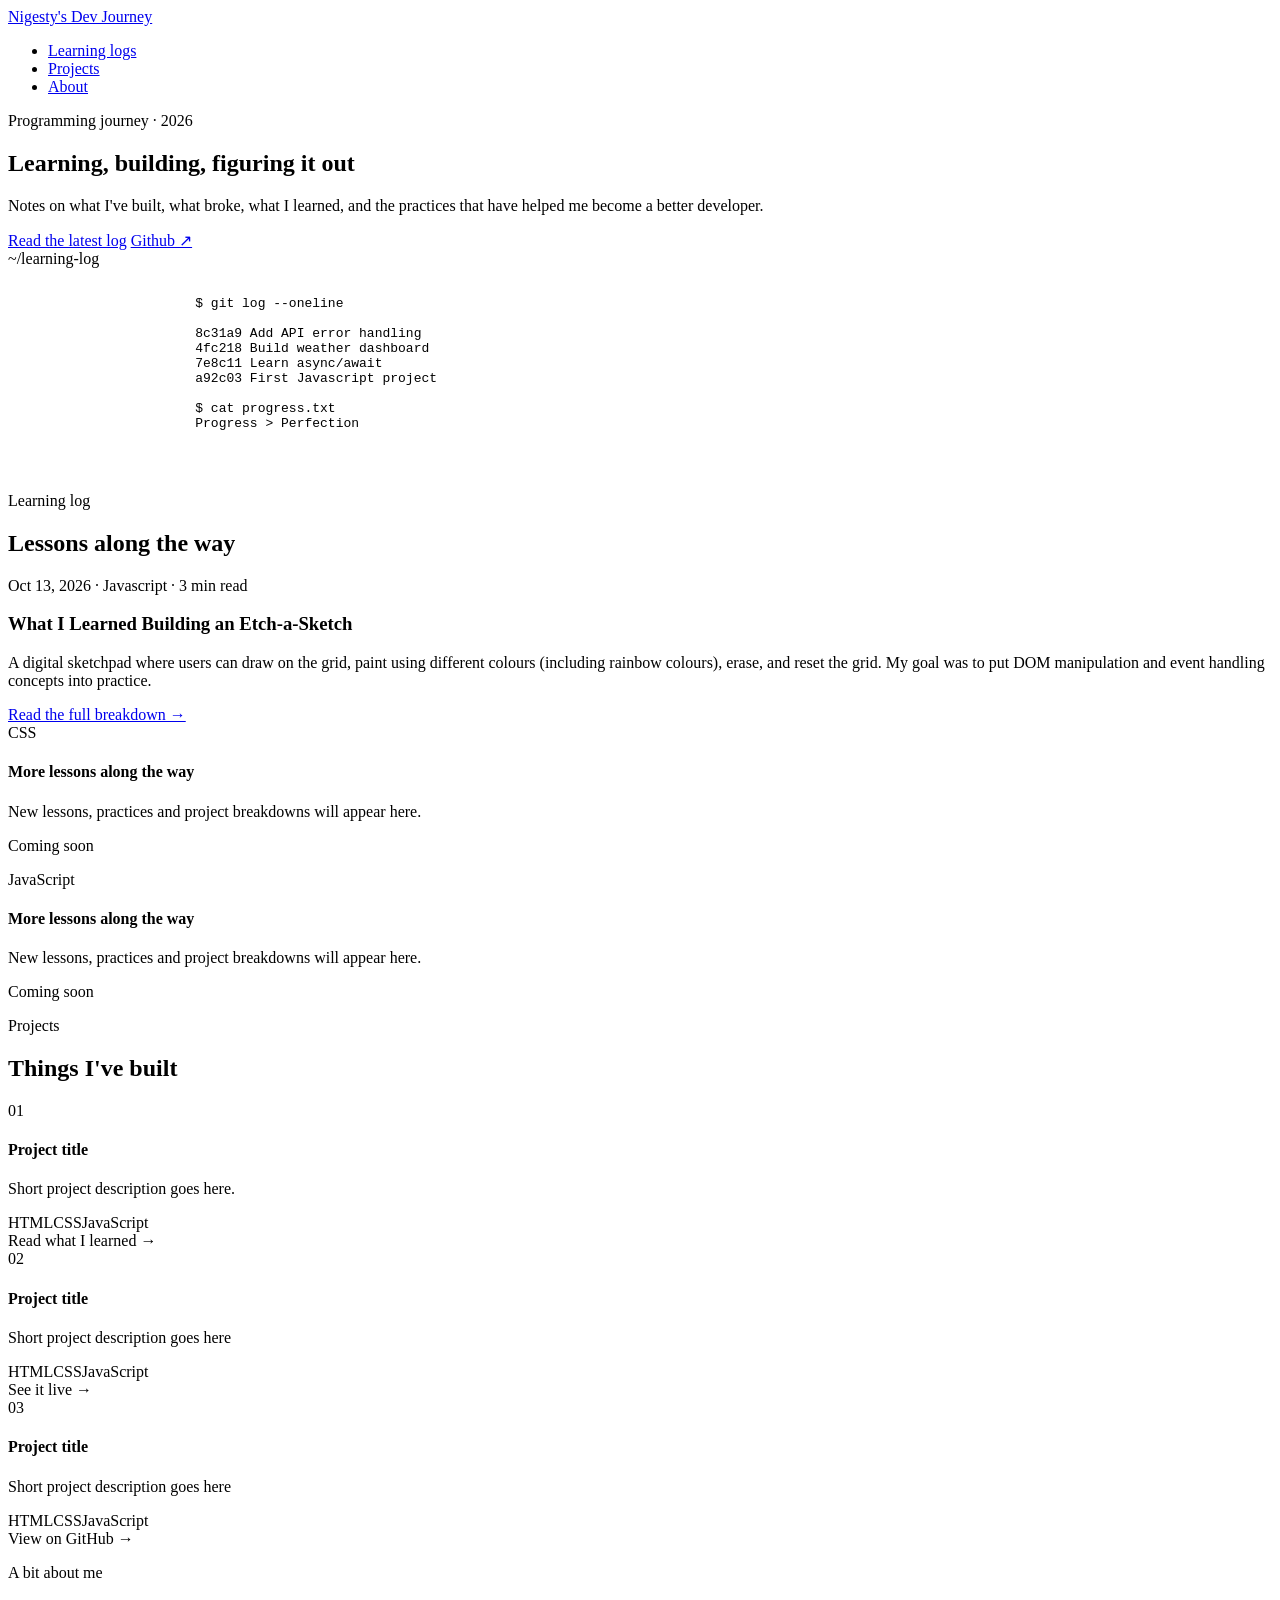
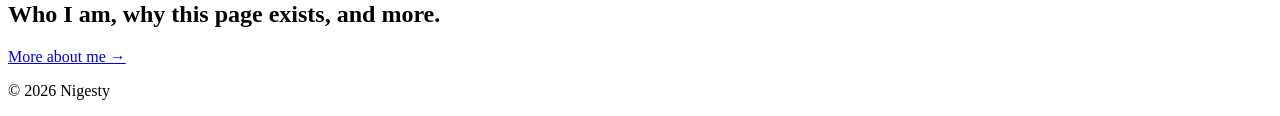
==== index.html @ c7801918 "create index.html with basic blog layout" ====
<!DOCTYPE html>
<html lang="en">

<head>
    <meta charset="UTF-8">
    <meta name="viewport" content="width=device-width, initial-scale=1.0">
    <title>Nigesty's Dev Journey </title>
</head>

<body>
    <header>
        <div><a href="#">Nigesty's Dev Journey</a></div>
        <nav>
            <ul>
                <li><a href="#">Learning logs</a></li>
                <li><a href="#">Projects</a></li>
                <li><a href="#">About</a></li>
            </ul>
        </nav>
    </header>
    <main>
        <section>
            <div>
                <p> Programming journey &middot; 2026</p>
                <h1>Learning, building, figuring it out</h1>
                <p>Notes on what I've built, what broke, what I learned, and the practices that have helped me become a
                    better developer. </p>
                <a href="#">Read the latest log</a>
                <a href="https://github.com/Nigestyh" target="_blank" rel="noreferrer">Github ↗</a>
            </div>
            <div>
                <div>
                    <div></div>
                    <div></div>
                    <div></div>
                    <span>~/learning-log</span>
                </div>
                <pre>
                    <code>
                        $ git log --oneline

                        8c31a9 Add API error handling
                        4fc218 Build weather dashboard
                        7e8c11 Learn async/await
                        a92c03 First Javascript project

                        $ cat progress.txt
                        Progress > Perfection

                    </code>
                </pre>
            </div>
        </section>
        <section>
            <div>
                <p>Learning log</p>
                <h2>Lessons along the way</h2>
            </div>
            <article>
                <p> Oct 13, 2026 &middot; Javascript &middot; 3 min read</p>
                <h3>What I Learned Building an Etch-a-Sketch</h3>
                <p>A digital sketchpad where users can draw on the grid, paint using different colours (including
                    rainbow colours),
                    erase, and reset the grid. My goal was to put DOM manipulation and
                    event handling concepts into practice.
                </p>
                <a href="#"> Read the full breakdown → </a>
            </article>
            <div>
                <article>
                    <span>CSS</span>
                    <h4>More lessons along the way</h4>
                    <p>New lessons, practices and project breakdowns will appear here.</p>
                    <p>Coming soon</p>
                </article>

                <article>
                    <span>JavaScript</span>
                    <h4>More lessons along the way</h4>
                    <p>New lessons, practices and project breakdowns will appear here.</p>
                    <p>Coming soon</p>
                </article>
            </div>
        </section>
        <section>
            <p>Projects</p>
            <h2>Things I've built</h2>
            <div>
                <article>
                    <div>01</div>
                    <h4>Project title</h4>
                    <p>Short project description goes here.</p>
                    <div><span>HTML</span><span>CSS</span><span>JavaScript</span></div>
                    <span>Read what I learned →</span>
                </article>
                <article>
                    <div>02</div>
                    <h4>Project title</h4>
                    <p>Short project description goes here</p>
                    <div><span>HTML</span><span>CSS</span><span>JavaScript</span></div>
                    <span>See it live →</span>
                </article>

                <article>
                    <div>03</div>
                    <h4>Project title</h4>
                    <p>Short project description goes here</p>
                    <div><span>HTML</span><span>CSS</span><span>JavaScript</span></div>
                    <span>View on GitHub →</span>
                </article>
            </div>
        </section>
        <section>
            <p>A bit about me</p>
            <h2>Who I am, why this page exists, and more.</h2>
            <a href="#">More about me → </a>
        </section>
    </main>
    <footer>
        <p>&copy; 2026 Nigesty</p>
    </footer>
</body>

</html>
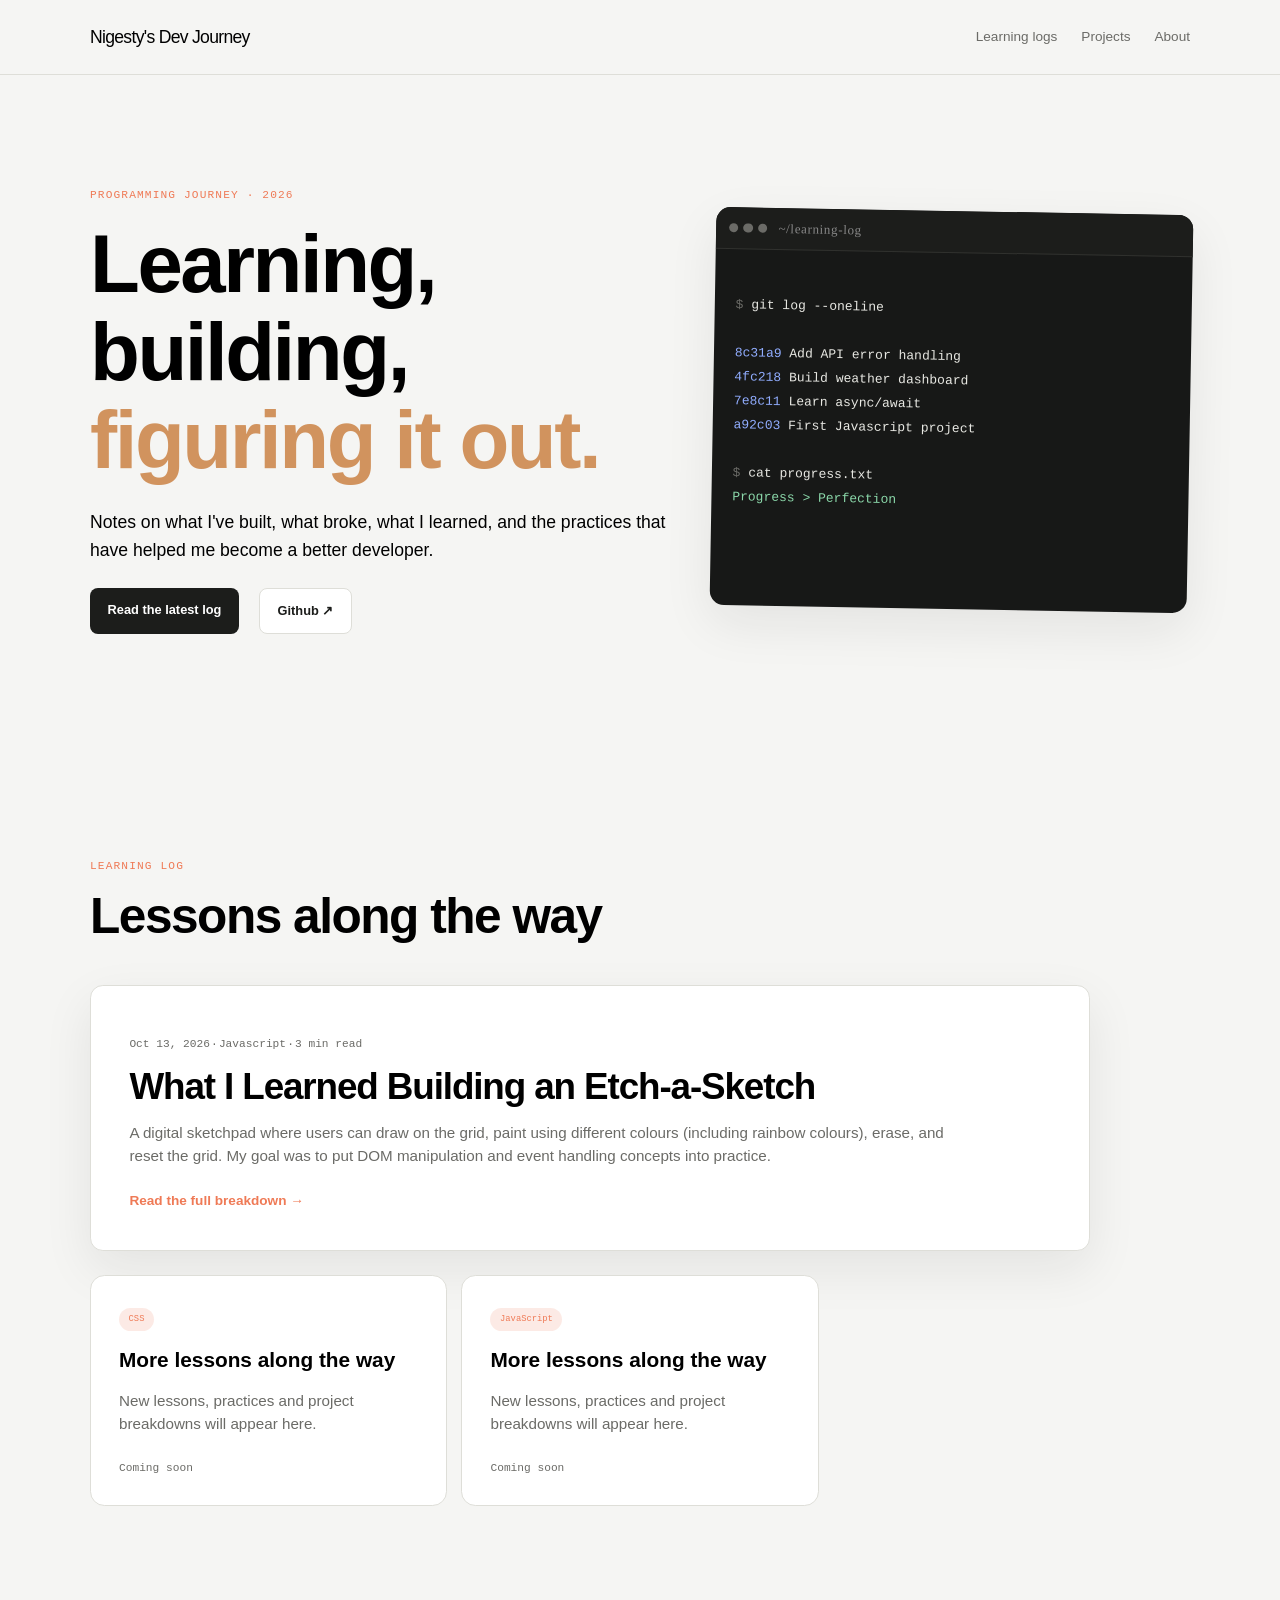
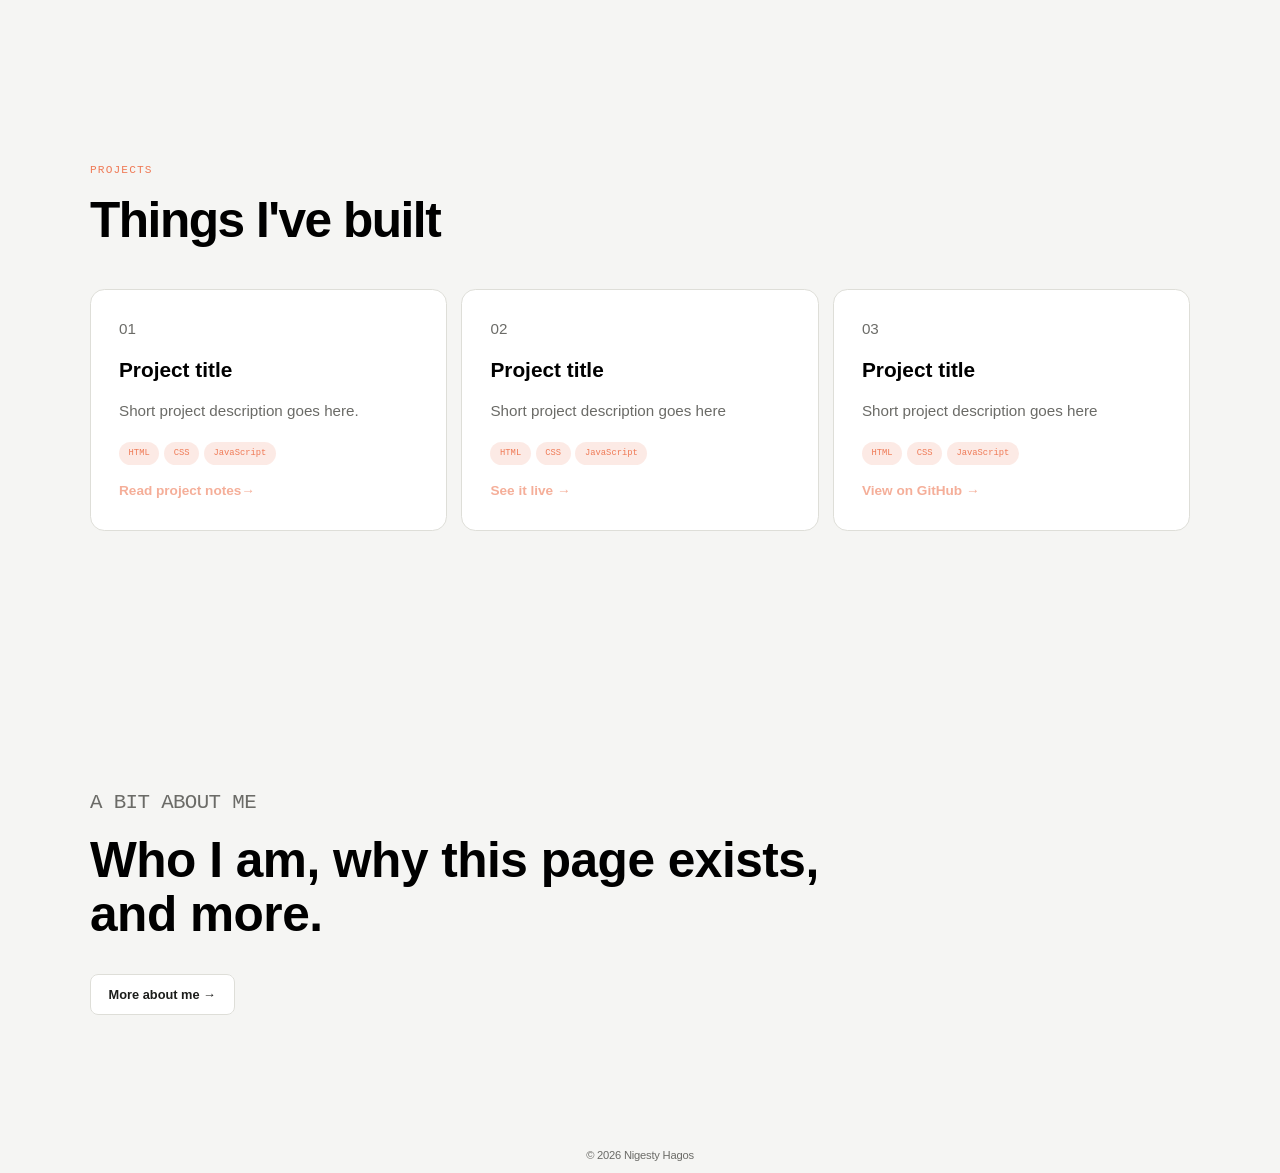
==== commit f10779fd: "style main blog page add navigation anchor IDs to section headers and link href paths" ====
--- a/index.html
+++ b/index.html
@@ -5,119 +5,127 @@
     <meta charset="UTF-8">
     <meta name="viewport" content="width=device-width, initial-scale=1.0">
     <title>Nigesty's Dev Journey </title>
+    <link rel="stylesheet" href="style.css">
 </head>
 
 <body>
-    <header>
-        <div><a href="#">Nigesty's Dev Journey</a></div>
-        <nav>
+    <header class="desktop-nav">
+        <div><a href="#hero" class="logo">Nigesty's Dev Journey</a></div>
+        <nav class="desktop-menu">
             <ul>
-                <li><a href="#">Learning logs</a></li>
-                <li><a href="#">Projects</a></li>
-                <li><a href="#">About</a></li>
+                <li><a href="#logs">Learning logs</a></li>
+                <li><a href="#projects">Projects</a></li>
+                <li><a href="#about">About</a></li>
             </ul>
         </nav>
     </header>
     <main>
-        <section>
+        <section id="hero" class="hero container">
             <div>
-                <p> Programming journey &middot; 2026</p>
-                <h1>Learning, building, figuring it out</h1>
-                <p>Notes on what I've built, what broke, what I learned, and the practices that have helped me become a
-                    better developer. </p>
-                <a href="#">Read the latest log</a>
-                <a href="https://github.com/Nigestyh" target="_blank" rel="noreferrer">Github ↗</a>
+                <p class="label"> Programming journey &middot; 2026</p>
+                <h1>Learning, building,<br> <span>figuring it out.</span></h1>
+                <p class="hero-text">Notes on what I've built, what broke, what I learned, and the practices that have
+                    helped me become a better developer. </p>
+                <div class="hero-action">
+                    <a href="#logs" class="btn primary">Read the latest log</a>
+                    <a href="https://github.com/Nigestyh" class="btn secondary" target="_blank" rel="noreferrer">Github
+                        ↗</a>
+                </div>
             </div>
-            <div>
-                <div>
+            <div class="terminal">
+                <div class="terminal-top">
                     <div></div>
                     <div></div>
                     <div></div>
                     <span>~/learning-log</span>
                 </div>
                 <pre>
-                    <code>
-                        $ git log --oneline
+<code>
+<span class="muted">$</span> git log --oneline
 
-                        8c31a9 Add API error handling
-                        4fc218 Build weather dashboard
-                        7e8c11 Learn async/await
-                        a92c03 First Javascript project
+<span class="commit-hash">8c31a9</span> Add API error handling
+<span class="commit-hash">4fc218</span> Build weather dashboard
+<span class="commit-hash">7e8c11</span> Learn async/await
+<span class="commit-hash">a92c03</span> First Javascript project
 
-                        $ cat progress.txt
-                        Progress > Perfection
+<span class="muted">$</span> cat progress.txt
+<span class="success">Progress > Perfection</span>
 
-                    </code>
+</code>
                 </pre>
             </div>
         </section>
-        <section>
+        <section id="logs" class="section container">
             <div>
-                <p>Learning log</p>
-                <h2>Lessons along the way</h2>
+                <p class="label">Learning log</p>
+                <h2 class="home">Lessons along the way</h2>
             </div>
-            <article>
-                <p> Oct 13, 2026 &middot; Javascript &middot; 3 min read</p>
-                <h3>What I Learned Building an Etch-a-Sketch</h3>
+            <article class="featured-card">
+                <p class="post-date"><span>Oct 13, 2026</span> <span>&middot;</span><span> Javascript
+                    </span><span>&middot;</span><span> 3 min read</span></p>
+                <h3 class="article-title home">What I Learned Building an Etch-a-Sketch</h3>
                 <p>A digital sketchpad where users can draw on the grid, paint using different colours (including
                     rainbow colours),
                     erase, and reset the grid. My goal was to put DOM manipulation and
                     event handling concepts into practice.
                 </p>
-                <a href="#"> Read the full breakdown → </a>
+                <a href="#" class="text-link"> Read the full breakdown → </a>
             </article>
-            <div>
-                <article>
-                    <span>CSS</span>
-                    <h4>More lessons along the way</h4>
+            <div class="blog-list">
+                <article class="card">
+                    <span class="tag">CSS</span>
+                    <h4 class="blog-header">More lessons along the way</h4>
                     <p>New lessons, practices and project breakdowns will appear here.</p>
-                    <p>Coming soon</p>
+                    <p class="date post-date">Coming soon</p>
                 </article>
 
-                <article>
-                    <span>JavaScript</span>
-                    <h4>More lessons along the way</h4>
+                <article class="card">
+                    <span class="tag">JavaScript</span>
+                    <h4 class="blog-header">More lessons along the way</h4>
                     <p>New lessons, practices and project breakdowns will appear here.</p>
-                    <p>Coming soon</p>
+                    <p class="date post-date">Coming soon</p>
                 </article>
             </div>
         </section>
-        <section>
-            <p>Projects</p>
-            <h2>Things I've built</h2>
-            <div>
-                <article>
-                    <div>01</div>
+        <section id="projects" class="project-section container">
+            <p class="label">Projects</p>
+            <h2 class="home">Things I've built</h2>
+            <div class="project-list">
+                <article class="card">
+                    <div class="project-number">01</div>
                     <h4>Project title</h4>
                     <p>Short project description goes here.</p>
-                    <div><span>HTML</span><span>CSS</span><span>JavaScript</span></div>
-                    <span>Read what I learned →</span>
+                    <div class="stack"><span class="tag">HTML</span><span class="tag">CSS</span><span
+                            class="tag">JavaScript</span></div>
+                    <span class="text-link placeholder">Read project notes→</span>
                 </article>
-                <article>
-                    <div>02</div>
+                <article class="card">
+                    <div class="project-number">02</div>
                     <h4>Project title</h4>
                     <p>Short project description goes here</p>
-                    <div><span>HTML</span><span>CSS</span><span>JavaScript</span></div>
-                    <span>See it live →</span>
+                    <div class="stack"><span class="tag">HTML</span><span class="tag">CSS</span><span
+                            class="tag">JavaScript</span></div>
+                    <span class="text-link placeholder">See it live →</span>
                 </article>
 
-                <article>
-                    <div>03</div>
+                <article class="card">
+                    <div class="project-number">03</div>
                     <h4>Project title</h4>
                     <p>Short project description goes here</p>
-                    <div><span>HTML</span><span>CSS</span><span>JavaScript</span></div>
-                    <span>View on GitHub →</span>
+                    <div class="stack"><span class="tag">HTML</span><span class="tag">CSS</span><span
+                            class="tag">JavaScript</span></div>
+                    <span class="text-link placeholder">View on GitHub →</span>
                 </article>
             </div>
         </section>
-        <section>
-            <p>A bit about me</p>
-            <h2>Who I am, why this page exists, and more.</h2>
-            <a href="#">More about me → </a>
+        <section id="about" class="section container">
+            <p class="label about-me">A bit about me</p>
+            <h2 class="h2 home">Who I am, why this page exists,<br> and more.</h2>
+            <a href="#" class="btn secondary">More about me → </a>
         </section>
     </main>
-    <footer>
-        <p>&copy; 2026 Nigesty</p>
+    <footer class="home-footer container">
+        <p>&copy; 2026 Nigesty Hagos</p>
     </footer>
 </body>
 
--- a/style.css
+++ b/style.css
@@ -0,0 +1,291 @@
+:root {
+  --bg-color: #f5f5f3;
+  --text: #1c1d1b;
+  --line: #deded8;
+  --muted: #6b6b67;
+  --contrast: #ef7a56;
+  --surface: #fff;
+  --commit-hash: #91adff;
+  --contrast-soft: #f4bba94e;
+  --shadow: 0 18px 50px rgba(20, 20, 20, 0.08);
+}
+* {
+  box-sizing: border-box;
+  padding: 0;
+}
+body {
+  margin: 0;
+  background-color: var(--bg-color);
+  font-family: -apple-system, BlinkMacSystemFont, "Segoe UI", Roboto, Helvetica,
+    Arial, sans-serif;
+  font-size: 1rem;
+  line-height: 1.5;
+}
+html {
+  scroll-behavior: smooth;
+}
+
+/* nav/ header section */
+
+.desktop-nav {
+  background-color: var(--bg-color);
+  border-bottom: 1px solid var(--line);
+  display: flex;
+  justify-content: space-between;
+  align-items: center;
+  padding: 0 max(20px, calc((100vw - 1100px) / 2));
+  height: 75px;
+  position: sticky;
+  top: 0;
+  z-index: 100;
+}
+
+ul {
+  list-style: none;
+}
+nav ul {
+  display: flex;
+  gap: 1.5rem;
+  font-size: 0.85rem;
+  color: var(--muted);
+}
+ul li a:hover {
+  color: var(--text);
+}
+a {
+  text-decoration: none;
+  color: inherit;
+}
+h1,
+h2,
+h3 {
+  margin-top: 0;
+  letter-spacing: -0.03em;
+  line-height: 1.08;
+}
+
+.logo {
+  font-size: 1.1rem;
+  font-weight: 500;
+  letter-spacing: -0.04em;
+}
+
+.hero {
+  display: grid;
+  grid-template-columns: 1.1fr 0.9fr;
+  gap: 2.5rem;
+  min-height: 620px;
+  padding: 7rem 0;
+  align-items: center;
+}
+
+.container {
+  width: min(1100px, calc(100% - 40px));
+  margin: 0 auto;
+}
+.label {
+  font-size: 0.7rem;
+  text-transform: uppercase;
+  font-family: "DM Mono", monospace;
+  letter-spacing: 0.1em;
+  color: var(--contrast);
+  margin: 0 0 1rem;
+}
+
+h1 {
+  font-size: clamp(3rem, 7vw, 5.1rem);
+  margin-bottom: 1.5rem;
+}
+
+h1 span {
+  color: #d1935e;
+}
+.hero-text {
+  font-size: 1.1rem;
+  line-height: 1.6;
+  max-width: 580px;
+}
+
+.btn {
+  padding: 0.75rem 1.1rem;
+  border-radius: 8px;
+  font-weight: 700;
+  font-size: 0.8rem;
+  transition: all 0.4s ease;
+}
+.primary {
+  background-color: var(--text);
+  color: var(--surface);
+}
+.secondary {
+  background-color: var(--surface);
+  border: 1px solid var(--line);
+  color: var(--text);
+}
+.btn:hover {
+  cursor: pointer;
+}
+.hero-action {
+  display: flex;
+  gap: 1.25rem;
+  margin-top: 1.5rem;
+}
+
+.terminal-top > div {
+  background-color: var(--muted);
+  width: 0.6rem;
+  height: 0.6rem;
+  border-radius: 50%;
+}
+.terminal-top {
+  display: flex;
+  gap: 0.3rem;
+  align-items: center;
+  background-color: #1c1d1b;
+  color: #888;
+  height: 2.6rem;
+  border-bottom: 1px solid #30312e;
+  padding: 0 0.8rem;
+  font-size: 13px;
+  font-family: "DM Mono";
+}
+.terminal-top > span {
+  margin-left: 0.4rem;
+  letter-spacing: 0.05em;
+}
+.terminal {
+  background-color: #171817;
+  color: #e8e8e3;
+  border-radius: 0.9rem;
+  overflow: hidden;
+  box-shadow: var(--shadow);
+  transform: rotate(1deg);
+}
+
+.terminal > pre {
+  padding: 1.3rem 2.2rem 1.5rem 1.3rem;
+  margin: 0;
+  overflow: auto;
+  font-size: 13px;
+  line-height: 1.5rem;
+}
+code .muted {
+  color: var(--muted);
+}
+code .commit-hash {
+  color: var(--commit-hash);
+}
+code .success {
+  color: #8bd8aa;
+}
+
+/* Log section */
+.section {
+  padding: 7rem 0;
+}
+
+h2.home {
+  font-size: clamp(2rem, 4vw, 3.1rem);
+}
+
+article.featured-card {
+  background-color: var(--surface);
+  padding: 2.4rem;
+  border: 1px solid var(--line);
+  border-radius: 0.8rem;
+  box-shadow: var(--shadow);
+  max-width: 1000px;
+}
+.post-date {
+  font-size: 0.7rem;
+  font-family: "DM Mono", monospace;
+  color: var(--muted);
+  display: flex;
+  gap: 0.07rem;
+}
+
+h3.home {
+  font-size: 2.3rem;
+  margin: 0.9rem 0;
+  max-width: 800px;
+}
+.featured-card > p {
+  max-width: 820px;
+  color: var(--muted);
+}
+.text-link,
+.placeholder {
+  display: inline-block;
+  margin-top: 0.5rem;
+  font-size: 0.85rem;
+  font-weight: 600;
+  color: var(--contrast);
+}
+article.card {
+  background-color: var(--surface);
+  padding: 1.75rem;
+  border: 1px solid var(--line);
+  border-radius: 0.9rem;
+}
+.blog-list,
+.project-list {
+  display: grid;
+  grid-template-columns: repeat(3, 1fr);
+  gap: 0.9rem;
+  margin-top: 1.5rem;
+}
+
+.tag {
+  display: inline-block;
+  background-color: var(--contrast-soft);
+  font-size: 0.55rem;
+  font-weight: 500;
+  font-family: "DM Mono", monospace;
+  border-radius: 100px;
+  padding: 0.3rem 0.6rem;
+  color: var(--contrast);
+}
+article > h4 {
+  font-size: 1.3rem;
+  margin: 0.8rem 0;
+}
+article > p,
+.project-number {
+  font-size: 0.95rem;
+  color: var(--muted);
+}
+p.date {
+  margin: 1.5rem 0 0;
+}
+
+/* Project section */
+.placeholder {
+  opacity: 0.6;
+}
+.stack {
+  margin-bottom: 0.5rem;
+}
+.stack span {
+  margin-right: 0.3rem;
+}
+
+/* About me */
+.project-section {
+  padding: 9rem 0;
+}
+p.about-me {
+  font-size: 1.3rem;
+  margin-bottom: 1rem;
+  letter-spacing: -0.03em;
+  color: var(--muted);
+}
+.h2 {
+  letter-spacing: -0.01em;
+}
+.home-footer {
+  text-align: center;
+  color: var(--muted);
+  font-size: 0.7rem;
+  letter-spacing: -0.02em;
+  margin-top: 1.8rem;
+}
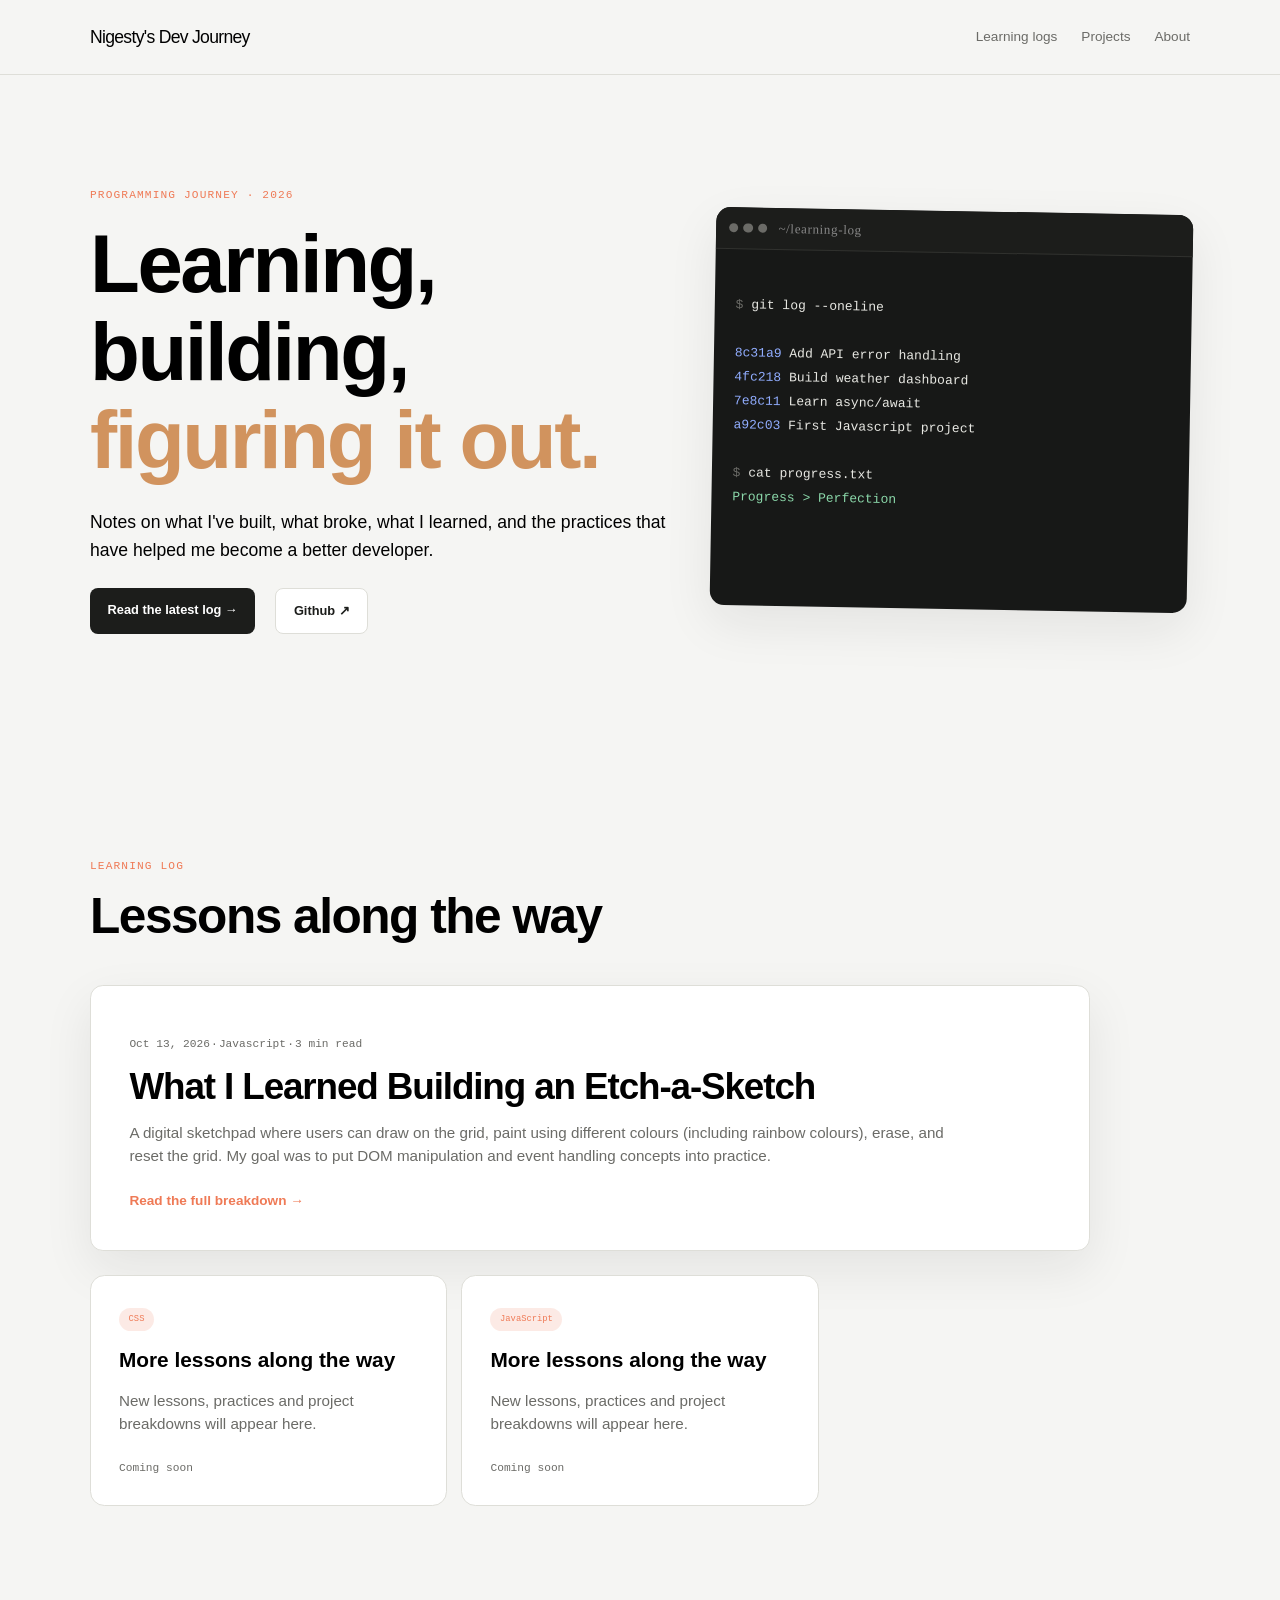
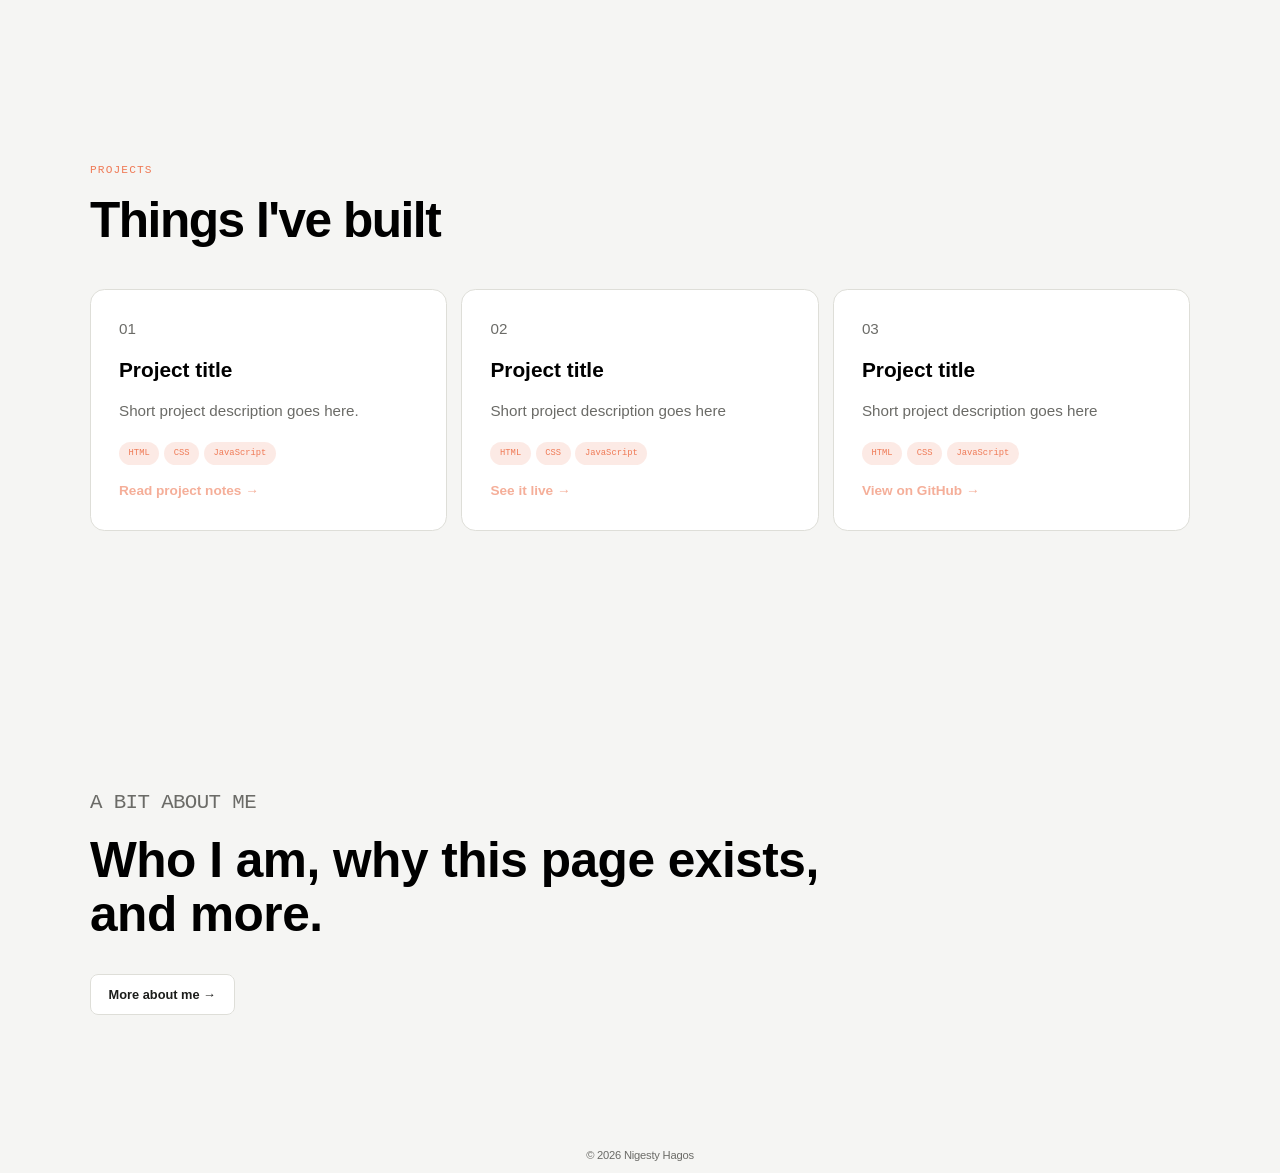
==== commit 363c08e6: "implement accessibility" ====
--- a/index.html
+++ b/index.html
@@ -6,13 +6,27 @@
     <meta name="viewport" content="width=device-width, initial-scale=1.0">
     <title>Nigesty's Dev Journey </title>
     <link rel="stylesheet" href="style.css">
+    <script src="script.js" defer></script>
 </head>
 
 <body>
     <header class="desktop-nav">
         <div><a href="#hero" class="logo">Nigesty's Dev Journey</a></div>
-        <nav class="desktop-menu">
+        <nav class="desktop-menu" aria-label="Main">
             <ul>
+                <li><a href="#logs">Learning logs</a></li>
+                <li><a href="#projects">Projects</a></li>
+                <li><a href="#about">About</a></li>
+            </ul>
+        </nav>
+        <nav class="hamburger-nav" aria-label="Mobile">
+            <button class="hamburger-button" aria-expanded="false" aria-label="Toggle menu">
+                <span></span>
+                <span></span>
+                <span></span>
+            </button>
+
+            <ul class="menu-links">
                 <li><a href="#logs">Learning logs</a></li>
                 <li><a href="#projects">Projects</a></li>
                 <li><a href="#about">About</a></li>
@@ -22,18 +36,19 @@
     <main>
         <section id="hero" class="hero container">
             <div>
-                <p class="label"> Programming journey &middot; 2026</p>
+                <p class="label"> Programming journey <span aria-hidden="true">&middot; </span>2026</p>
                 <h1>Learning, building,<br> <span>figuring it out.</span></h1>
                 <p class="hero-text">Notes on what I've built, what broke, what I learned, and the practices that have
                     helped me become a better developer. </p>
                 <div class="hero-action">
-                    <a href="#logs" class="btn primary">Read the latest log</a>
-                    <a href="https://github.com/Nigestyh" class="btn secondary" target="_blank" rel="noreferrer">Github
-                        ↗</a>
+                    <a href="#logs" class="btn primary">Read the latest log <span aria-hidden="true">→</span></a>
+                    <a href="https://github.com/Nigestyh" class="btn secondary" target="_blank" rel="noreferrer"
+                        aria-label="GitHub profile (opens in a new tab)">Github
+                        <span aria-hidden="true">↗</span></a>
                 </div>
             </div>
-            <div class="terminal">
-                <div class="terminal-top">
+            <div class="terminal" aria-label="Terminal mock: Git learning log" role="region">
+                <div class="terminal-top" aria-hidden="true">
                     <div></div>
                     <div></div>
                     <div></div>
@@ -61,15 +76,16 @@
                 <h2 class="home">Lessons along the way</h2>
             </div>
             <article class="featured-card">
-                <p class="post-date"><span>Oct 13, 2026</span> <span>&middot;</span><span> Javascript
-                    </span><span>&middot;</span><span> 3 min read</span></p>
+                <p class="post-date"><span>Oct 13, 2026</span> <span aria-hidden="true">&middot;</span><span> Javascript
+                    </span><span aria-hidden="true">&middot;</span><span> 3 min read</span></p>
                 <h3 class="article-title home">What I Learned Building an Etch-a-Sketch</h3>
                 <p>A digital sketchpad where users can draw on the grid, paint using different colours (including
                     rainbow colours),
                     erase, and reset the grid. My goal was to put DOM manipulation and
                     event handling concepts into practice.
                 </p>
-                <a href="#" class="text-link"> Read the full breakdown → </a>
+                <a href="./posts/learning-logs/index.html" class="text-link"> Read the full breakdown <span
+                        aria-hidden="true"> →</span> </a>
             </article>
             <div class="blog-list">
                 <article class="card">
@@ -92,40 +108,40 @@
             <h2 class="home">Things I've built</h2>
             <div class="project-list">
                 <article class="card">
-                    <div class="project-number">01</div>
+                    <div class="project-number"><span aria-hidden="true">01</span></div>
                     <h4>Project title</h4>
                     <p>Short project description goes here.</p>
                     <div class="stack"><span class="tag">HTML</span><span class="tag">CSS</span><span
                             class="tag">JavaScript</span></div>
-                    <span class="text-link placeholder">Read project notes→</span>
+                    <span class="text-link placeholder">Read project notes <span aria-hidden="true">→</span></span>
                 </article>
                 <article class="card">
-                    <div class="project-number">02</div>
+                    <div class="project-number"> <span aria-hidden="true">02</span></div>
                     <h4>Project title</h4>
                     <p>Short project description goes here</p>
                     <div class="stack"><span class="tag">HTML</span><span class="tag">CSS</span><span
                             class="tag">JavaScript</span></div>
-                    <span class="text-link placeholder">See it live →</span>
+                    <span class="text-link placeholder">See it live <span aria-hidden="true">→</span></span>
                 </article>
 
                 <article class="card">
-                    <div class="project-number">03</div>
+                    <div class="project-number"><span aria-hidden="true">03</span></div>
                     <h4>Project title</h4>
                     <p>Short project description goes here</p>
                     <div class="stack"><span class="tag">HTML</span><span class="tag">CSS</span><span
                             class="tag">JavaScript</span></div>
-                    <span class="text-link placeholder">View on GitHub →</span>
+                    <span class="text-link placeholder">View on GitHub <span aria-hidden="true">→</span></span>
                 </article>
             </div>
         </section>
         <section id="about" class="section container">
             <p class="label about-me">A bit about me</p>
             <h2 class="h2 home">Who I am, why this page exists,<br> and more.</h2>
-            <a href="#" class="btn secondary">More about me → </a>
+            <a href="./about/index.html" class="btn secondary">More about me <span aria-hidden="true">→ </span></a>
         </section>
     </main>
     <footer class="home-footer container">
-        <p>&copy; 2026 Nigesty Hagos</p>
+        <p><span aria-hidden="true">&copy;</span> 2026 Nigesty Hagos</p>
     </footer>
 </body>
 
--- a/style.css
+++ b/style.css
@@ -289,3 +289,153 @@
   letter-spacing: -0.02em;
   margin-top: 1.8rem;
 }
+
+.hamburger-nav {
+  display: none;
+}
+
+@media (max-width: 50rem) {
+  /* 800px */
+
+  .hamburger-nav {
+    height: 31px;
+    display: flex;
+  }
+  .desktop-menu {
+    display: none;
+  }
+  .hamburger-button {
+    background: none;
+    border: none;
+    width: 35px;
+    height: 32px;
+    cursor: pointer;
+    position: relative;
+    z-index: 110;
+  }
+  .hamburger-button:focus-visible {
+    outline: 2px solid #ff9f43;
+    outline-offset: 1px;
+  }
+  .hamburger-button span {
+    position: absolute;
+    height: 4px;
+    width: 100%;
+    background-color: #e8903c;
+    border-radius: 4px;
+    left: 50%;
+    right: 50%;
+    transform: translate(-50%, -50%);
+    transition: 0.3s ease;
+  }
+  .hamburger-button span:nth-child(1) {
+    top: 25%;
+  }
+  .hamburger-button span:nth-child(3) {
+    top: 75%;
+  }
+  .menu-links {
+    flex-direction: column;
+    justify-content: center;
+    gap: 0.55rem;
+    background-color: rgba(245, 245, 243, 0.6);
+    backdrop-filter: blur(14px);
+    box-shadow: 0 4px 13px rgba(0, 0, 0, 0.04);
+    border-radius: 5px;
+    margin: 0;
+    position: absolute;
+    top: 0;
+    right: 0;
+    opacity: 0;
+    pointer-events: none;
+    visibility: hidden;
+    padding: 2rem 0 0 1rem;
+    height: 30vh;
+    width: 100%;
+    max-width: 120px;
+    transition: opacity 0.3s ease-in-out, visibility 0.3s ease-in-out;
+  }
+  .menu-links.active {
+    opacity: 1;
+    pointer-events: auto;
+    visibility: visible;
+  }
+  .menu-links li a {
+    color: #595951;
+  }
+
+  .hamburger-button.open span:nth-child(1) {
+    top: 50%;
+    transform: translate(-50%, -50%) rotate(45deg);
+  }
+  .hamburger-button.open span:nth-child(2) {
+    opacity: 0;
+  }
+  .hamburger-button.open span:nth-child(3) {
+    top: 50%;
+    transform: translate(-50%, -50%) rotate(-45deg);
+  }
+
+  h3.home {
+    font-size: 2.1rem;
+  }
+
+  .hero {
+    grid-template-columns: 1fr;
+  }
+  .terminal {
+    max-width: 550px;
+  }
+  .blog-list,
+  .project-list {
+    grid-template-columns: 1fr;
+  }
+  .project-list .card {
+    max-width: 550px;
+  }
+}
+
+@media (max-width: 31.2rem) {
+  /*500px*/
+
+  .logo {
+    font-size: 1rem;
+  }
+  .hero-text {
+    font-size: 1rem;
+  }
+  .btn {
+    font-size: 0.7rem;
+  }
+
+  h3.home {
+    font-size: 1.9rem;
+  }
+  article > p {
+    font-size: 0.82rem;
+  }
+  .project-number,
+  .text-link {
+    font-size: 0.75rem;
+  }
+  .post-date,
+  .label {
+    font-size: 0.6rem;
+  }
+  article > h4 {
+    font-size: 1.2rem;
+  }
+  p.about-me {
+    font-size: 1.1rem;
+  }
+}
+
+@media (max-width: 23.5rem) {
+  /* 374px */
+  h3.home {
+    font-size: 1.7rem;
+  }
+  p.about-me {
+    font-size: 0.9rem;
+  }
+}
